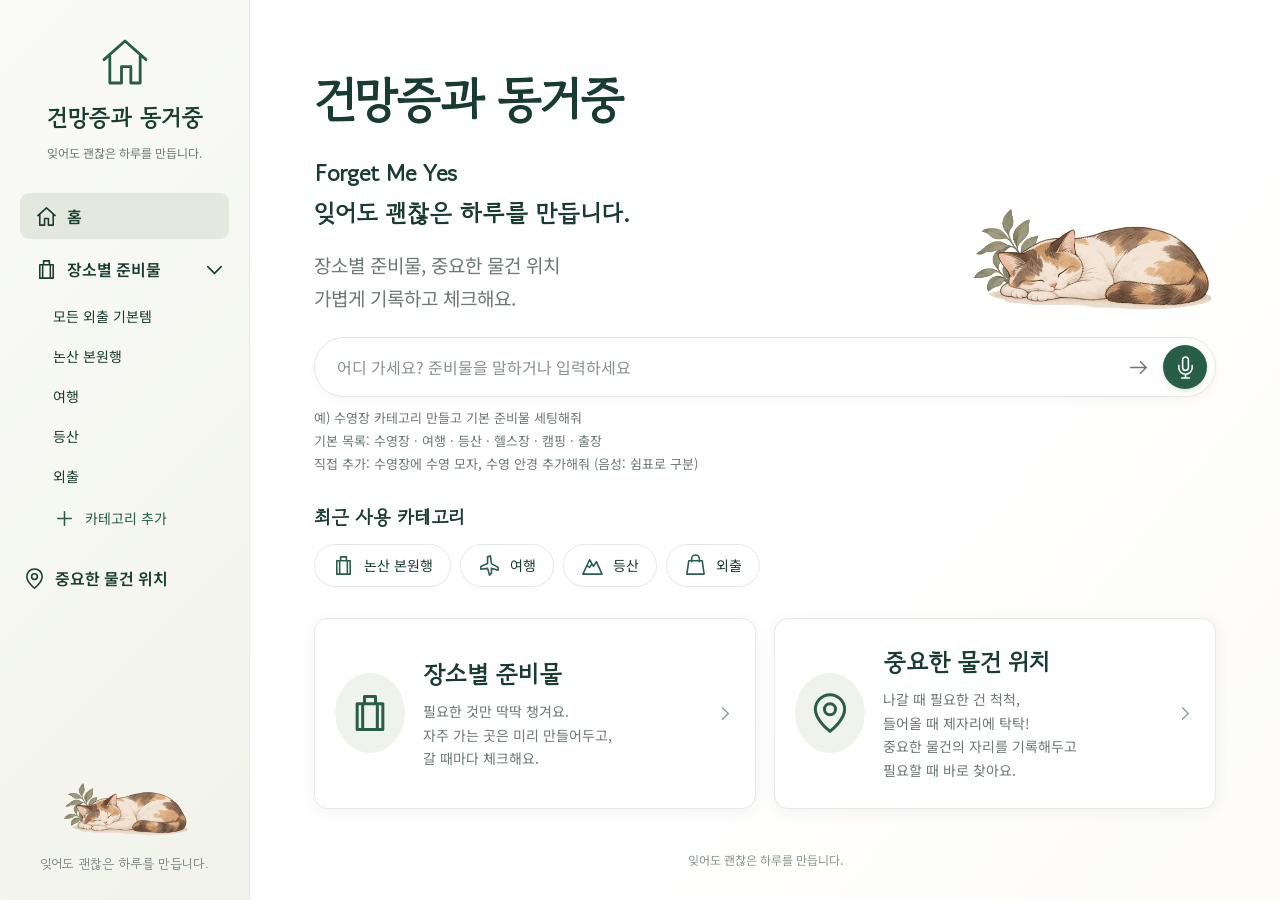
==== index.html @ ba8fd9e1 "출장 기본 준비물 자동 세팅 추가" ====
<!doctype html><html lang="ko"><head><meta charset="UTF-8"><meta name="viewport" content="width=device-width,initial-scale=1,viewport-fit=cover"><meta name="theme-color" content="#265b47"><title>건망증과 동거중</title><link rel="icon" href="assets/home.svg"><link rel="stylesheet" href="final.css?v=1"><link rel="stylesheet" href="overrides.css?v=80a4ff1"></head><body><div id="app"></div><dialog id="editor"></dialog><div id="notice" role="status" aria-live="polite"></div><script src="copy.js?v=20261009-templates6"></script><script src="model.js?v=20261009-templates6"></script><script src="final-app.js?v=20261009-templates6"></script></body></html>
---- final.css ----
@import url('https://fonts.googleapis.com/css2?family=Gowun+Dodum&family=Noto+Sans+KR:wght@400;500;600;700&display=swap');
:root{--green:#285e49;--ink:#193c32;--muted:#6d7977;--sage:#e8eee4;--line:#e7eae4;--paper:#fff;--bg:#f6f7f2;--shadow:0 3px 15px #233d2910;font-family:'Noto Sans KR',sans-serif;color:var(--ink);font-size:16px;background:var(--bg)}*{box-sizing:border-box}body{margin:0}button,input,select,textarea{font:inherit}button{cursor:pointer;display:inline-flex;align-items:center;justify-content:center;gap:9px;border:1px solid transparent;background:none;color:inherit;border-radius:9px;padding:10px 14px;line-height:1.5;min-height:42px}button:hover{background:#f0f3ec}button:focus-visible,a:focus-visible{outline:3px solid #8aab95;outline-offset:3px}button:disabled{opacity:.4;cursor:default}a{color:inherit;text-decoration:none}.icon{width:23px;height:23px;flex-shrink:0;vertical-align:middle}h1,h2,h3,p{margin-top:0}h1,h2,h3,.brand strong{font-family:'Gowun Dodum','Noto Sans KR',sans-serif}h1{font-size:36px;line-height:1.4;letter-spacing:-1.2px;margin:0;font-weight:600}h2{font-size:23px;line-height:1.55;margin:18px 0 8px}h3{font-size:19px;line-height:1.5;margin:0 0 16px}p{line-height:1.75;white-space:pre-line}small{font-size:13px;color:var(--muted)}.sidebar{position:fixed;inset:0 auto 0 0;width:250px;background:linear-gradient(135deg,#fafbf7,#f1f3eb);border-right:1px solid var(--line);padding:34px 20px 16px;display:flex;flex-direction:column;overflow-y:auto}.brand{display:flex;align-items:center;flex-direction:column;gap:10px;margin-bottom:32px}.brand img{width:56px;height:56px}.brand strong{font-size:23px}.brand small{font-size:12px}.sidebar nav>button,.nav-packing>button:first-child{width:100%;justify-content:flex-start;font-weight:600;font-size:16px}.sidebar nav .active{background:#e3eadd}.nav-packing{display:flex;align-items:center;margin-top:7px}.nav-packing>button:first-child{flex:1;min-width:0;padding-right:0}.nav-packing>button:last-child{padding:8px 2px;min-width:27px}.folded .icon{transform:rotate(-90deg)}.place-nav{margin:4px 0 16px;padding-left:18px}.place-nav[hidden]{display:none}.nav-row{position:relative;display:flex;align-items:center}.nav-row>button{width:100%;justify-content:flex-start;text-align:left;overflow-wrap:anywhere;min-height:40px;font-size:14px;padding:8px 14px}.nav-row .selected{background:var(--sage);font-weight:600}.nav-row .grip{position:absolute;left:-14px;width:18px}.grip{opacity:0;cursor:grab;display:inline-flex;width:18px;color:#94a397}.grip .icon{width:16px}.nav-row:hover .grip,.place-card:hover .grip,.item-row:hover .grip{opacity:1}.sidebar-footer{margin-top:auto;padding-top:45px;text-align:center;color:var(--muted);font-family:'Gowun Dodum',sans-serif}.sidebar-footer img{width:130px;max-height:100px;object-fit:contain}.sidebar-footer p{font-size:13px;margin:8px 0}main{margin-left:250px;padding:55px clamp(28px,5vw,80px) 20px;max-width:1500px;min-height:100dvh;background:linear-gradient(130deg,#fff 60%,#fcfbf7)}.main-footer{font-size:12px;text-align:center;color:#8b958e;padding:42px 0 10px}.hero{position:relative;display:flex;align-items:center;min-height:240px;margin:10px 0 18px}.hero h1{font-size:48px;font-weight:700;letter-spacing:-1.8px}.hero h2{white-space:pre-line;font-size:27px;margin:14px 0}.hero p{font-size:19px;color:var(--muted);margin-bottom:5px}.hero-cat{width:250px;max-width:31%;object-fit:contain;margin-left:auto;align-self:flex-end}.command-form{display:flex;align-items:center;gap:5px;border:1px solid #e5e8e2;border-radius:40px;padding:7px 8px 7px 22px;background:white;box-shadow:0 3px 9px #24382c0b;min-width:0}.command-form input{border:none;outline:none;min-width:0;flex:1;background:transparent;font-size:16px;color:var(--ink);padding:8px 0}.command-form input::placeholder{color:#88928e}.command-form:focus-within{border-color:#92ac99}.command-form .mic{background:var(--green);color:white;border-radius:50%;width:44px;height:44px;padding:10px;flex-shrink:0;box-shadow:0 2px 5px #1b432428}.command-form .listening{background:#925746}.send{padding:7px;color:var(--muted)}.input-example{font-size:13px;color:var(--muted);margin:10px 0 24px}.recent{margin-top:28px}.recent h3{margin-bottom:12px}.chips{display:flex;gap:9px;overflow-x:auto;padding-bottom:7px;align-items:center;scrollbar-width:thin}.chip{white-space:nowrap;border:1px solid var(--line);border-radius:25px;box-shadow:0 2px 5px #293d2505;background:#fff;padding:9px 17px;font-size:14px;flex-shrink:0}.chip.active{color:white;background:var(--green);border-color:var(--green)}.chip .icon{color:var(--green)}.entry-cards{display:grid;grid-template-columns:1fr 1fr;gap:18px;margin-top:24px}.entry-card{padding:25px 20px;text-align:left;align-items:center;justify-content:flex-start;border:1px solid var(--line);box-shadow:var(--shadow);border-radius:14px;background:white;gap:18px}.entry-card>span:nth-child(2){flex:1;min-width:0}.entry-card strong{display:block;font-family:'Gowun Dodum',sans-serif;font-size:24px;line-height:1.5;margin-bottom:8px}.entry-card span span{display:block;white-space:pre-line;font-size:14px;line-height:1.7;color:var(--muted)}.entry-icon{width:70px;height:80px;border-radius:50%;background:#f0f3eb;display:grid;place-items:center;flex-shrink:0}.entry-icon .icon{width:44px;height:44px;color:var(--green)}.entry-card>.icon{width:20px;color:#8ba28f}.page-head{margin:5px 0 26px}.head-title{display:flex;align-items:center;gap:15px;flex-wrap:wrap}.head-title>.icon{width:40px;height:40px;color:var(--green)}.head-title h1{flex:1}.head-title>button{margin-left:auto}.page-head h2{white-space:pre-line;font-size:21px;margin-top:20px}.page-head p{font-size:16px;color:var(--muted);margin-bottom:0}.primary{background:var(--green);border-color:var(--green);color:white;box-shadow:0 3px 8px #19463210}.primary:hover{background:#1f4d3d;color:white}.subtle{background:#edf1e8}.text{font-size:14px;color:var(--green)}.icon-button{width:40px;padding:8px;color:#718376;flex-shrink:0}.place-grid{display:grid;grid-template-columns:repeat(3,minmax(0,1fr));gap:18px}.place-card{border:1px solid var(--line);border-radius:12px;background:white;box-shadow:var(--shadow);padding:14px;min-width:0}.place-card-top{display:flex;align-items:center;position:relative}.place-card-top>.grip{position:absolute;left:-12px;top:0}.place-open{padding:5px;flex:1;justify-content:flex-start;min-width:0;text-align:left}.place-open .icon{width:29px;height:29px;color:var(--green)}.place-open strong{overflow-wrap:anywhere;font-size:16px}.card-body{width:100%;display:grid;grid-template-columns:1fr auto;text-align:left;padding:10px 5px 3px;font-size:14px}.card-body progress,.card-body small{grid-column:1/-1;width:100%}.card-body small{white-space:nowrap;overflow:hidden;text-overflow:ellipsis;min-height:20px}.card-body>.icon{width:16px}.order-tools{display:flex;justify-content:flex-end;opacity:0;height:22px}.order-tools .icon-button{min-height:22px;height:22px;width:27px;padding:1px}.place-card:hover .order-tools,.place-card:focus-within .order-tools{opacity:1}progress{display:block;appearance:none;height:6px;width:100%;border:0;border-radius:20px;overflow:hidden;background:#e3e8e3}progress::-webkit-progress-bar{background:#e3e8e3}progress::-webkit-progress-value{background:var(--green);border-radius:20px}progress::-moz-progress-bar{background:var(--green)}.back{font-size:14px;padding:0;margin-bottom:13px;color:var(--muted)}.back .icon{width:16px;transform:rotate(180deg)}.progress-top{display:flex;justify-content:space-between;align-items:center;gap:12px;margin-bottom:13px;font-size:14px}.progress-top .subtle{font-size:14px}.detail-list{margin-top:24px}.item-group{margin:0 0 26px}.group-head{display:flex;align-items:center;border-bottom:1px solid var(--line);padding-bottom:6px;gap:4px}.group-head h3{margin:0;flex:1;font-size:19px;overflow-wrap:anywhere}.group-head .text{font-size:13px;padding:7px 10px}.shared-hint{font-size:12px;color:var(--muted);margin:8px 0}.item-row{display:flex;align-items:center;min-height:59px;border-bottom:1px solid #edf0e9;gap:7px}.item-row>label{display:flex;align-items:center;gap:13px;flex:1;cursor:pointer;padding:12px 0;min-width:0}.item-row label span{overflow-wrap:anywhere}.item-row input{appearance:none;width:23px;height:23px;border:1.5px solid #9da99e;border-radius:5px;flex-shrink:0;margin:0;display:grid;place-content:center;background:white}.item-row input:checked{background:var(--green);border-color:var(--green)}.item-row input:checked:after{content:'✓';color:white;font-size:17px}.checked label span{text-decoration:line-through;color:#89958c}.row-tools{display:flex}.row-tools>[data-action="move"]{opacity:0;width:28px;padding:4px}.item-row:hover .row-tools>button,.item-row:focus-within .row-tools>button{opacity:1}.group-actions{display:flex;gap:10px;flex-wrap:wrap;margin-bottom:20px}.detail-input{margin-top:18px}.detail-input>.subtle{width:100%;margin-top:12px}.empty{white-space:pre-line;text-align:center;padding:45px 20px;line-height:1.8;color:var(--muted);font-size:15px}.empty.compact{padding:20px}.import-panel{padding:20px;background:#f7f9f3;border:1px solid var(--line);border-radius:12px;margin-bottom:20px}.import-panel h4{margin:14px 0 9px}.filter-bar{margin-bottom:18px}.location-table{margin-top:18px}.location-header,.location-row{display:grid;grid-template-columns:1.2fr 1.4fr 1fr 1.2fr .9fr 40px;gap:14px;align-items:center;border-bottom:1px solid var(--line);padding:14px 3px}.location-header{font-size:12px;color:var(--muted)}.location-row{font-size:14px;min-height:65px}.location-row>strong{display:flex;align-items:center;gap:12px;font-weight:500}.location-row span,.location-row strong{overflow-wrap:anywhere;min-width:0}.location-row .icon{color:var(--green)}.location-row>small{font-size:12px}.location-row>span{color:var(--muted)}dialog{border:1px solid var(--line);border-radius:17px;padding:30px;max-width:460px;width:calc(100% - 32px);color:var(--ink);box-shadow:0 20px 70px #14291f28;max-height:calc(100dvh - 32px);overflow-y:auto}dialog::backdrop{background:#16221c66}.modal-head{display:flex;align-items:center;gap:12px;margin-bottom:22px}.modal-head h2{margin:0;flex:1;font-size:23px}.field{display:block;font-size:14px;font-weight:500;margin:16px 0}.field input,.field select,.field textarea{display:block;width:100%;border:1px solid #dce3da;border-radius:8px;padding:12px;margin-top:7px;background:white;color:var(--ink);font-weight:400;outline-color:#8baa94}.field textarea{min-height:80px;resize:vertical}fieldset{border:0;padding:0;margin:22px 0}legend{font-size:14px;margin-bottom:12px}.icon-options,.color-options{display:flex;gap:10px;flex-wrap:wrap}.icon-options label,.color-options label{position:relative}.icon-options input,.color-options input{position:absolute;opacity:0;width:100%;height:100%;margin:0}.icon-options span{display:grid;place-items:center;width:44px;height:44px;border:1px solid var(--line);border-radius:9px;cursor:pointer}.icon-options input:checked+span{background:var(--sage);outline:2px solid var(--green)}.color-options span{display:block;width:29px;height:29px;border-radius:50%;cursor:pointer}.color-options input:checked+span:after{content:'✓';display:block;text-align:center;color:#fff;text-shadow:0 1px 3px #333;line-height:29px}.icon-options input:focus-visible+span,.color-options input:focus-visible+span{outline:2px solid var(--green);outline-offset:3px}.dialog-actions{display:flex;gap:9px;justify-content:flex-end;margin-top:28px;flex-wrap:wrap}.danger{color:#a25049;border-color:#ead4d0;margin-right:auto}.danger.solid{color:#fff;background:#a25049;margin-right:0}.confirm-message{color:var(--muted)}.all-places{display:grid;gap:9px}.all-places button{justify-content:flex-start}#notice{position:fixed;bottom:30px;left:calc(50% + 100px);transform:translateX(-50%);padding:13px 20px;background:#254b3d;color:white;border-radius:12px;z-index:100;max-width:90vw;opacity:0;pointer-events:none;font-size:14px;transition:opacity .15s}#notice.show{opacity:1}.mobile-header,.bottom-nav,.mobile-categories{display:none}
@media(min-width:1500px){main{margin-right:auto}}
@media(max-width:1150px){.sidebar{width:220px;padding:28px 14px}.brand strong{font-size:21px}main{margin-left:220px;padding:40px 28px 20px}.hero h1{font-size:40px}.hero h2{font-size:24px}.hero-cat{width:200px}.entry-card{gap:12px;padding:20px 15px}.entry-icon{width:50px;height:65px}.entry-icon .icon{width:34px;height:34px}.entry-card strong{font-size:21px}.entry-card>.icon{display:none}.place-grid{gap:12px}.location-header,.location-row{grid-template-columns:1fr 1.2fr 1fr 1fr 35px}.location-header>span:nth-child(5),.location-row>small{display:none}}
@media(max-width:760px){.sidebar{display:none}.mobile-header{display:flex;align-items:center;gap:8px;justify-content:center;min-height:65px;background:#fff;border-bottom:1px solid #f1f2ec;font-family:'Gowun Dodum',sans-serif}.mobile-header img{width:30px;height:30px}.mobile-header strong{font-size:18px}main{margin:0;padding:22px 20px calc(90px + env(safe-area-inset-bottom));min-height:calc(100dvh - 65px);width:100%}h1{font-size:29px;letter-spacing:-1px}.hero{margin:3px 0 18px;min-height:250px;align-items:flex-start;display:block}.hero h1{font-size:32px}.hero h2{font-size:23px;line-height:1.5;margin:13px 0}.hero p{font-size:15px;max-width:240px}.hero-cat{position:absolute;right:-5px;bottom:-6px;width:140px;max-width:42%;opacity:.95}.command-form{padding:6px 6px 6px 14px}.command-form input{font-size:14px;min-height:42px}.command-form .mic{width:44px;height:44px}.send{width:30px;padding:3px}.input-example{font-size:12px;line-height:1.6;margin-bottom:22px}.recent{margin-top:24px}.recent h3{font-size:17px}.chips{gap:7px}.chip{padding:8px 13px;font-size:13px;min-height:42px}.entry-cards{grid-template-columns:1fr;gap:12px;margin-top:15px}.entry-card{padding:18px;gap:16px}.entry-card strong{font-size:22px;margin-bottom:4px}.entry-card span span{font-size:13px;line-height:1.65}.entry-card>.icon{display:block}.entry-icon{width:58px;height:65px}.main-footer{padding-top:30px;font-size:11px}.bottom-nav{display:flex;position:fixed;bottom:0;left:0;right:0;background:#fffffffa;border-top:1px solid var(--line);padding:6px 12px calc(6px + env(safe-area-inset-bottom));z-index:20;backdrop-filter:blur(8px);min-height:70px;justify-content:space-around}.bottom-nav button{display:flex;flex-direction:column;gap:3px;min-width:80px;border-radius:8px;font-size:11px;color:#8a968c;padding:6px 13px}.bottom-nav .active{color:var(--green);background:#edf2e9}.bottom-nav .icon{width:23px;height:23px}.page-head{margin:0 0 20px}.head-title{gap:9px}.head-title>.icon{width:30px;height:30px}.head-title>button{font-size:12px;padding:9px;min-height:42px}.head-title>button>.icon{width:18px}.head-title h1{font-size:26px}.page-head h2{font-size:19px;margin:18px 0 8px}.page-head p{font-size:14px}.mobile-categories{display:flex;gap:7px;align-items:center;margin-bottom:18px;min-width:0}.mobile-categories>.chips{flex:1;min-width:0}.mobile-categories>button{padding:7px;flex-shrink:0}.place-grid{grid-template-columns:1fr;gap:0}.place-card{border:none;border-bottom:1px solid var(--line);border-radius:0;box-shadow:none;padding:13px 0;display:grid;grid-template-columns:1fr 90px;align-items:center}.place-card-top{min-width:0}.place-open strong{font-size:17px}.place-open .icon{width:30px;height:30px}.place-card-top>.icon-button{width:35px}.card-body{padding:7px 0;font-size:12px;gap:6px}.card-body small{display:none}.order-tools{grid-column:1/-1;height:24px;opacity:1}.order-tools .icon-button{width:33px}.progress-top{font-size:13px}.progress-top .subtle{font-size:12px;padding:9px}.detail-list{margin-top:20px}.item-row{gap:0;min-height:60px}.item-row>.grip{display:none}.item-row label{gap:12px;font-size:16px}.item-row input{width:25px;height:25px}.row-tools>[data-action="move"]{opacity:1;width:27px}.row-tools .icon-button{padding:5px;width:33px;min-height:44px}.row-tools .icon{width:18px}.group-head{flex-wrap:wrap}.group-head h3{font-size:18px}.group-head .text{font-size:12px;padding:8px}.group-actions{gap:7px}.group-actions button{font-size:13px;padding:10px}.detail-input{margin-top:22px}.location-header{display:none}.location-row{grid-template-columns:1fr 42px;gap:3px;padding:14px 0;position:relative}.location-row>strong{grid-column:1;font-size:16px}.location-row .object-position{grid-column:1;padding-left:35px;font-size:14px}.location-row>.object-category{grid-column:1;font-size:12px;padding-left:35px;color:#91a087}.location-row>.object-memo{grid-column:1;padding-left:35px;font-size:12px}.location-row>button{grid-column:2;grid-row:1/4}.location-row .object-memo:empty{display:none}.filter-bar{margin-bottom:16px}dialog{padding:22px;max-height:calc(100dvh - 28px)}.dialog-actions button{min-height:45px}.modal-head h2{font-size:22px}#notice{left:50%;bottom:calc(83px + env(safe-area-inset-bottom));width:max-content;max-width:calc(100vw - 32px)}.back{font-size:13px}}
@media(prefers-reduced-motion:reduce){*{transition:none!important;scroll-behavior:auto!important}}
.place-open .icon{color:var(--category-color,var(--green))}
@media(min-width:761px) and (max-width:1000px){.place-grid{grid-template-columns:repeat(2,minmax(0,1fr))}.entry-cards{grid-template-columns:1fr}.hero-cat{width:150px}.hero h1{font-size:35px}}
@media(max-width:360px){.head-title h1{font-size:23px}.head-title>button{margin-left:0}.hero h1{font-size:29px}.row-tools>[data-action="move"]{width:24px}}
---- overrides.css ----
.place-nav>button[data-action="common"]{justify-content:flex-start;text-align:left;font-size:14px;font-weight:400;padding:8px 14px;min-height:40px}
.place-nav>button[data-action="common"] .icon{display:none}
.location-header,.location-row{grid-template-columns:1.8fr 1.6fr .7fr .9fr .4fr 70px;column-gap:10px}
.location-row>button[data-action="delete-object"],.location-row>button[data-action="edit-object"]{margin-left:0}
.hide-common-button{position:relative}.hide-common-button::before{content:none}
.eye-note{color:#718b7b;font-size:13px}.item-row.hidden-common{opacity:.48;background:#f5f6f2}.item-row.hidden-common label span{text-decoration:line-through;color:#89958c}.item-row.hidden-common input{cursor:not-allowed}
.shared-hint{display:flex;justify-content:space-between;align-items:center;gap:12px}.shared-hint::after{content:none}
.location-row>button[data-action="delete-object"]{grid-column:6;grid-row:1/4;justify-self:start}.location-row>button[data-action="edit-object"]{grid-column:6;grid-row:1/4;justify-self:end}
@media(max-width:760px){.location-row{grid-template-columns:1fr 42px 42px}.location-row>button{grid-row:1/4}.location-row>button[data-action="delete-object"]{grid-column:2}.location-row>button[data-action="edit-object"]{grid-column:3}}

.shared-hint-action{display:inline-flex;align-items:center;justify-self:end;gap:5px;color:#8a968c;font-size:12px;white-space:nowrap}.shared-hint-action .icon{width:15px;height:15px;opacity:.9}

.hero .hero-brand-message{display:flex;flex-direction:column;gap:3px;font-family:'Gowun Dodum','Noto Sans KR',sans-serif;font-size:24px;font-weight:600;line-height:1.55;color:var(--ink);margin:22px 0 16px;max-width:100%;letter-spacing:0}
.hero-brand-message span{display:block}

@media(max-width:760px){
 main{padding:26px 20px calc(94px + env(safe-area-inset-bottom))}
 .mobile-header{min-height:60px;background:#fafbf8}
 .hero{display:grid;grid-template-columns:minmax(0,1fr) 78px;gap:8px;min-height:0;margin:4px 0 26px;align-items:end}
 .hero>div{min-width:0;grid-column:1/-1}
 .hero h1{font-size:clamp(27px,7.8vw,32px);line-height:1.4;letter-spacing:-1.2px}
 .hero h2{font-size:17px;font-weight:400;line-height:1.6;margin:6px 0 14px;max-width:100%;letter-spacing:-.3px}
 .hero p:not(.hero-brand-message){font-size:14px;line-height:1.75;max-width:calc(100% - 78px);margin-bottom:0}
 .hero .hero-brand-message{font-size:19px;font-weight:600;line-height:1.55;gap:3px;margin:20px 0 16px;max-width:100%;letter-spacing:-.2px}
 .hero-cat{position:static;grid-column:2;width:78px;max-width:100%;margin:-70px 0 0;opacity:.95;align-self:end;pointer-events:none}
 .command-form{border-radius:18px;padding:6px 7px 6px 14px;box-shadow:0 4px 16px #233d2908}
 .command-form input{font-size:14px;min-height:42px}
 .input-example{font-size:11px;line-height:1.8;margin:10px 2px 24px}
 .recent{margin-top:26px}.recent h3{font-size:16px;margin-bottom:10px}
 .chips{gap:8px}.chip{font-size:12px;border-radius:12px;padding:8px 12px;background:#f2f5ed}
 .entry-cards{gap:12px;margin-top:20px}
 .entry-card{padding:18px 15px;gap:12px;border-radius:18px;box-shadow:0 4px 16px #233d2905}
 .entry-icon{width:40px;height:46px;flex-shrink:0}.entry-icon .icon{width:28px;height:28px}
 .entry-card strong{font-size:20px;margin-bottom:5px}.entry-card span span{font-size:12px;line-height:1.7}
 .entry-card>.icon{width:16px}
 .main-footer{font-size:10px;padding-top:28px}
}
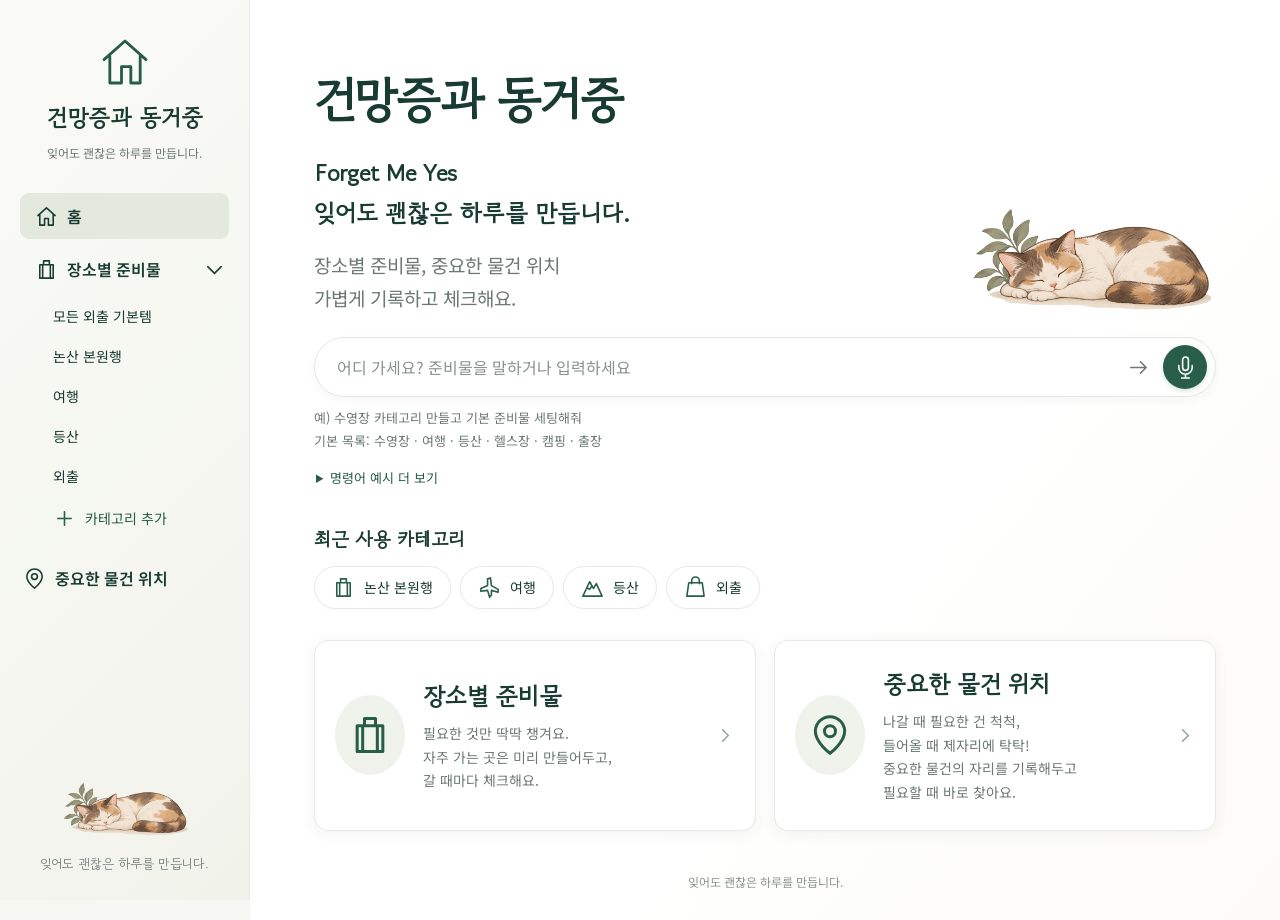
==== commit b19dc6c2: "추가 수정 삭제 명령 예시를 접이식 안내로 정리" ====
--- a/index.html
+++ b/index.html
@@ -1 +1 @@
-<!doctype html><html lang="ko"><head><meta charset="UTF-8"><meta name="viewport" content="width=device-width,initial-scale=1,viewport-fit=cover"><meta name="theme-color" content="#265b47"><title>건망증과 동거중</title><link rel="icon" href="assets/home.svg"><link rel="stylesheet" href="final.css?v=1"><link rel="stylesheet" href="overrides.css?v=80a4ff1"></head><body><div id="app"></div><dialog id="editor"></dialog><div id="notice" role="status" aria-live="polite"></div><script src="copy.js?v=20261009-templates6"></script><script src="model.js?v=20261009-templates6"></script><script src="final-app.js?v=20261009-templates6"></script></body></html>
+<!doctype html><html lang="ko"><head><meta charset="UTF-8"><meta name="viewport" content="width=device-width,initial-scale=1,viewport-fit=cover"><meta name="theme-color" content="#265b47"><title>건망증과 동거중</title><link rel="icon" href="assets/home.svg"><link rel="stylesheet" href="final.css?v=1"><link rel="stylesheet" href="overrides.css?v=20261009-examples"></head><body><div id="app"></div><dialog id="editor"></dialog><div id="notice" role="status" aria-live="polite"></div><script src="copy.js?v=20261009-examples"></script><script src="model.js?v=20261009-examples"></script><script src="final-app.js?v=20261009-examples"></script></body></html>
--- a/overrides.css
+++ b/overrides.css
@@ -12,6 +12,15 @@
 
 .hero .hero-brand-message{display:flex;flex-direction:column;gap:3px;font-family:'Gowun Dodum','Noto Sans KR',sans-serif;font-size:24px;font-weight:600;line-height:1.55;color:var(--ink);margin:22px 0 16px;max-width:100%;letter-spacing:0}
 .hero-brand-message span{display:block}
+.home-input-example{margin-bottom:6px}
+.command-examples{margin:0 2px 24px;color:var(--muted);font-size:13px;line-height:1.75}
+.command-examples summary{cursor:pointer;width:fit-content;padding:8px 0;color:var(--green)}
+.command-examples summary:focus-visible{outline:3px solid #8aab95;outline-offset:3px;border-radius:4px}
+.command-examples-body{margin-top:6px;padding:14px 16px;background:#f5f7f1;border:1px solid var(--line);border-radius:12px}
+.command-examples-body p{margin:0 0 12px}.command-examples-body p:last-child{margin-bottom:0}
+.command-examples-body strong,.command-examples-body span{display:block}.command-examples-body strong{font-weight:500;color:var(--ink)}
+.command-examples-body .command-hint{font-size:12px}
+@media(max-width:760px){.home-input-example{margin-bottom:4px}.command-examples{font-size:12px}.command-examples summary{min-height:44px;display:list-item;padding:10px 0}}
 
 @media(max-width:760px){
  main{padding:26px 20px calc(94px + env(safe-area-inset-bottom))}
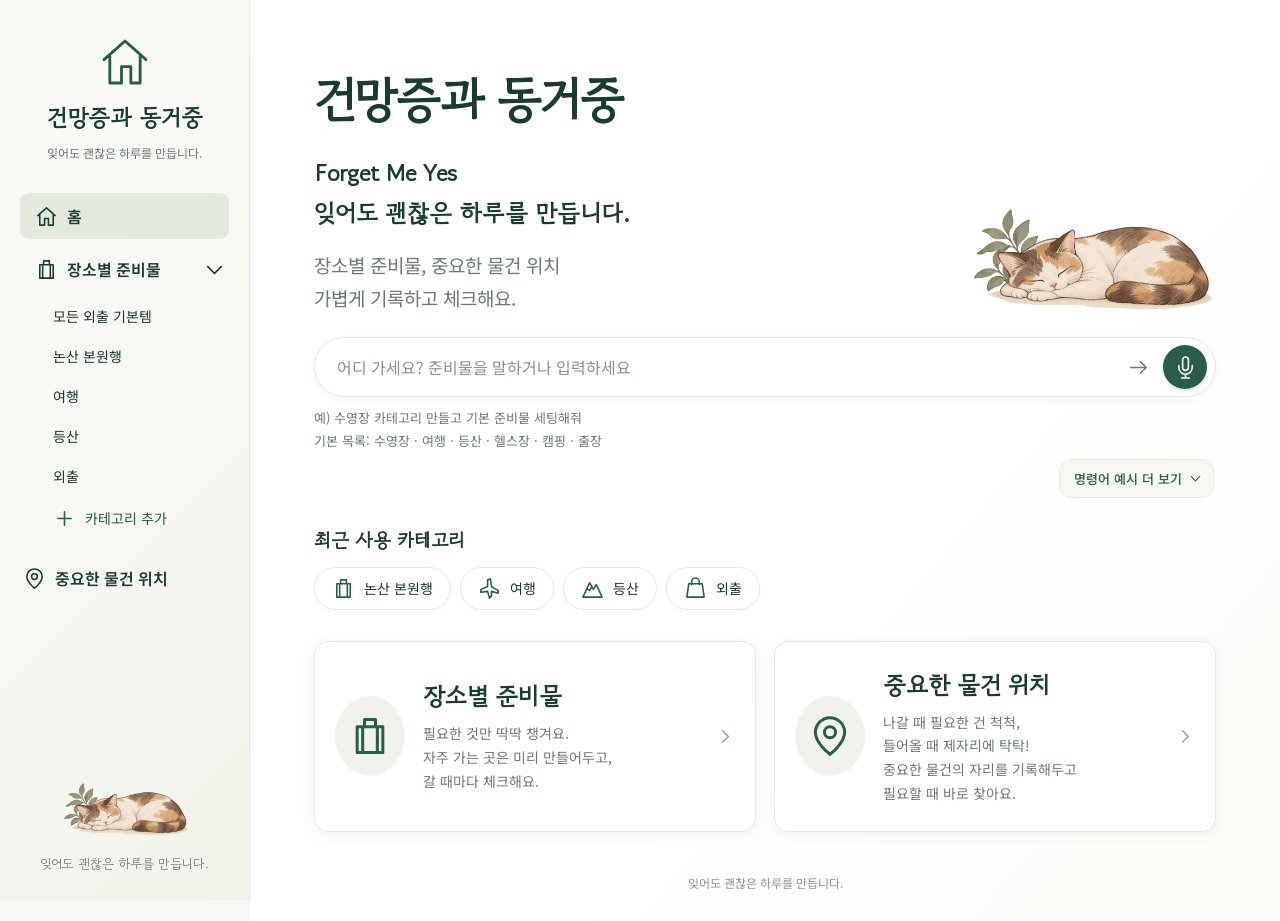
==== commit 3bcfc36a: "명령어 예시 펼치기를 우측 정렬 버튼으로 정돈" ====
--- a/index.html
+++ b/index.html
@@ -1 +1 @@
-<!doctype html><html lang="ko"><head><meta charset="UTF-8"><meta name="viewport" content="width=device-width,initial-scale=1,viewport-fit=cover"><meta name="theme-color" content="#265b47"><title>건망증과 동거중</title><link rel="icon" href="assets/home.svg"><link rel="stylesheet" href="final.css?v=1"><link rel="stylesheet" href="overrides.css?v=20261009-examples"></head><body><div id="app"></div><dialog id="editor"></dialog><div id="notice" role="status" aria-live="polite"></div><script src="copy.js?v=20261009-examples"></script><script src="model.js?v=20261009-examples"></script><script src="final-app.js?v=20261009-examples"></script></body></html>
+<!doctype html><html lang="ko"><head><meta charset="UTF-8"><meta name="viewport" content="width=device-width,initial-scale=1,viewport-fit=cover"><meta name="theme-color" content="#265b47"><title>건망증과 동거중</title><link rel="icon" href="assets/home.svg"><link rel="stylesheet" href="final.css?v=1"><link rel="stylesheet" href="overrides.css?v=20261009-example-button"></head><body><div id="app"></div><dialog id="editor"></dialog><div id="notice" role="status" aria-live="polite"></div><script src="copy.js?v=20261009-examples"></script><script src="model.js?v=20261009-examples"></script><script src="final-app.js?v=20261009-examples"></script></body></html>
--- a/overrides.css
+++ b/overrides.css
@@ -14,13 +14,17 @@
 .hero-brand-message span{display:block}
 .home-input-example{margin-bottom:6px}
 .command-examples{margin:0 2px 24px;color:var(--muted);font-size:13px;line-height:1.75}
-.command-examples summary{cursor:pointer;width:fit-content;padding:8px 0;color:var(--green)}
+.command-examples summary{cursor:pointer;display:flex;align-items:center;justify-content:center;gap:10px;width:fit-content;max-width:100%;margin-left:auto;padding:9px 14px;color:var(--green);background:#f5f7f1;border:1px solid var(--line);border-radius:12px;font-weight:500;line-height:1.5;list-style:none;transition:background .15s,border-color .15s}
+.command-examples summary::-webkit-details-marker{display:none}
+.command-examples summary::after{content:'';width:6px;height:6px;border-right:1.5px solid currentColor;border-bottom:1.5px solid currentColor;transform:rotate(45deg);margin-top:-3px;transition:transform .15s}
+.command-examples[open] summary::after{transform:rotate(225deg);margin-top:3px}
+.command-examples summary:hover{background:#edf2e8;border-color:#b6c8b9}
 .command-examples summary:focus-visible{outline:3px solid #8aab95;outline-offset:3px;border-radius:4px}
 .command-examples-body{margin-top:6px;padding:14px 16px;background:#f5f7f1;border:1px solid var(--line);border-radius:12px}
 .command-examples-body p{margin:0 0 12px}.command-examples-body p:last-child{margin-bottom:0}
 .command-examples-body strong,.command-examples-body span{display:block}.command-examples-body strong{font-weight:500;color:var(--ink)}
 .command-examples-body .command-hint{font-size:12px}
-@media(max-width:760px){.home-input-example{margin-bottom:4px}.command-examples{font-size:12px}.command-examples summary{min-height:44px;display:list-item;padding:10px 0}}
+@media(max-width:760px){.command-examples{font-size:12px}.command-examples summary{min-height:44px;padding:10px 14px}}
 
 @media(max-width:760px){
  main{padding:26px 20px calc(94px + env(safe-area-inset-bottom))}
@@ -35,6 +39,7 @@
  .command-form{border-radius:18px;padding:6px 7px 6px 14px;box-shadow:0 4px 16px #233d2908}
  .command-form input{font-size:14px;min-height:42px}
  .input-example{font-size:11px;line-height:1.8;margin:10px 2px 24px}
+ .home-input-example{margin-bottom:8px}
  .recent{margin-top:26px}.recent h3{font-size:16px;margin-bottom:10px}
  .chips{gap:8px}.chip{font-size:12px;border-radius:12px;padding:8px 12px;background:#f2f5ed}
  .entry-cards{gap:12px;margin-top:20px}
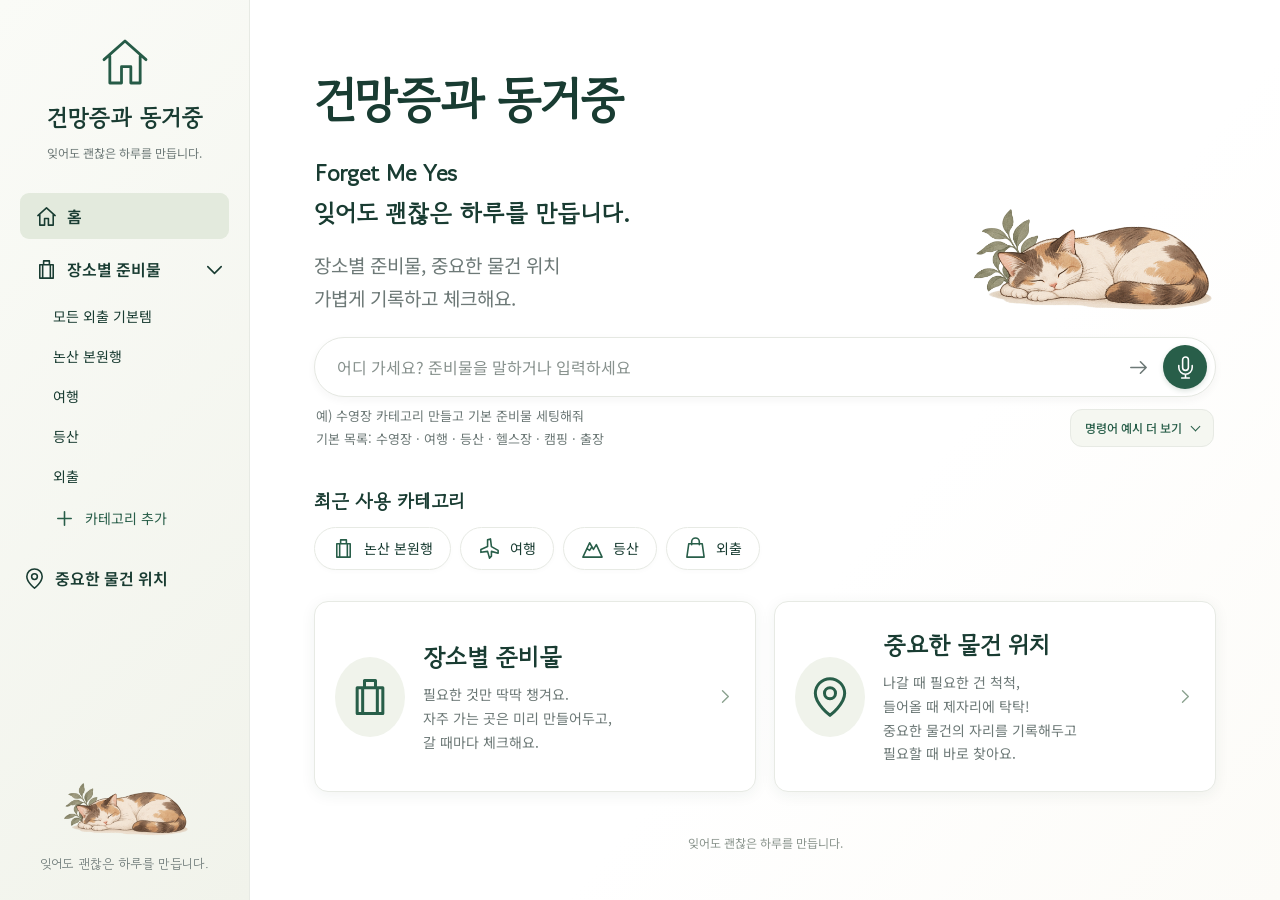
==== commit e040601a: "안내와 예시 버튼을 묶고 펼침 내용을 아래에 배치" ====
--- a/index.html
+++ b/index.html
@@ -1 +1 @@
-<!doctype html><html lang="ko"><head><meta charset="UTF-8"><meta name="viewport" content="width=device-width,initial-scale=1,viewport-fit=cover"><meta name="theme-color" content="#265b47"><title>건망증과 동거중</title><link rel="icon" href="assets/home.svg"><link rel="stylesheet" href="final.css?v=1"><link rel="stylesheet" href="overrides.css?v=20261009-example-button"></head><body><div id="app"></div><dialog id="editor"></dialog><div id="notice" role="status" aria-live="polite"></div><script src="copy.js?v=20261009-examples"></script><script src="model.js?v=20261009-examples"></script><script src="final-app.js?v=20261009-examples"></script></body></html>
+<!doctype html><html lang="ko"><head><meta charset="UTF-8"><meta name="viewport" content="width=device-width,initial-scale=1,viewport-fit=cover"><meta name="theme-color" content="#265b47"><title>건망증과 동거중</title><link rel="icon" href="assets/home.svg"><link rel="stylesheet" href="final.css?v=1"><link rel="stylesheet" href="overrides.css?v=20261009-guide-layout"></head><body><div id="app"></div><dialog id="editor"></dialog><div id="notice" role="status" aria-live="polite"></div><script src="copy.js?v=20261009-examples"></script><script src="model.js?v=20261009-examples"></script><script src="final-app.js?v=20261009-guide-layout"></script></body></html>
--- a/overrides.css
+++ b/overrides.css
@@ -13,6 +13,14 @@
 .hero .hero-brand-message{display:flex;flex-direction:column;gap:3px;font-family:'Gowun Dodum','Noto Sans KR',sans-serif;font-size:24px;font-weight:600;line-height:1.55;color:var(--ink);margin:22px 0 16px;max-width:100%;letter-spacing:0}
 .hero-brand-message span{display:block}
 .home-input-example{margin-bottom:6px}
+.command-guide{display:grid;grid-template-columns:minmax(0,1fr) auto;gap:8px 16px;align-items:center;margin:8px 2px 24px}
+.command-guide .home-input-example{margin:0}
+.command-guide .command-examples{display:contents}
+.command-guide .command-examples summary{grid-column:2;grid-row:1;font-size:12px}
+.command-guide .command-examples-body{grid-column:1/-1;margin-top:0;color:var(--muted);font-size:13px;line-height:1.75}
+.command-guide .command-examples:not([open]) .command-examples-body{display:none}
+.command-guide .command-examples-body{min-width:0;overflow-wrap:anywhere}
+@media(max-width:960px){.command-guide{grid-template-columns:minmax(0,1fr)}.command-guide .command-examples summary{grid-column:1;grid-row:2;justify-self:end}.command-guide .home-input-example{margin:0}}
 .command-examples{margin:0 2px 24px;color:var(--muted);font-size:13px;line-height:1.75}
 .command-examples summary{cursor:pointer;display:flex;align-items:center;justify-content:center;gap:10px;width:fit-content;max-width:100%;margin-left:auto;padding:9px 14px;color:var(--green);background:#f5f7f1;border:1px solid var(--line);border-radius:12px;font-weight:500;line-height:1.5;list-style:none;transition:background .15s,border-color .15s}
 .command-examples summary::-webkit-details-marker{display:none}
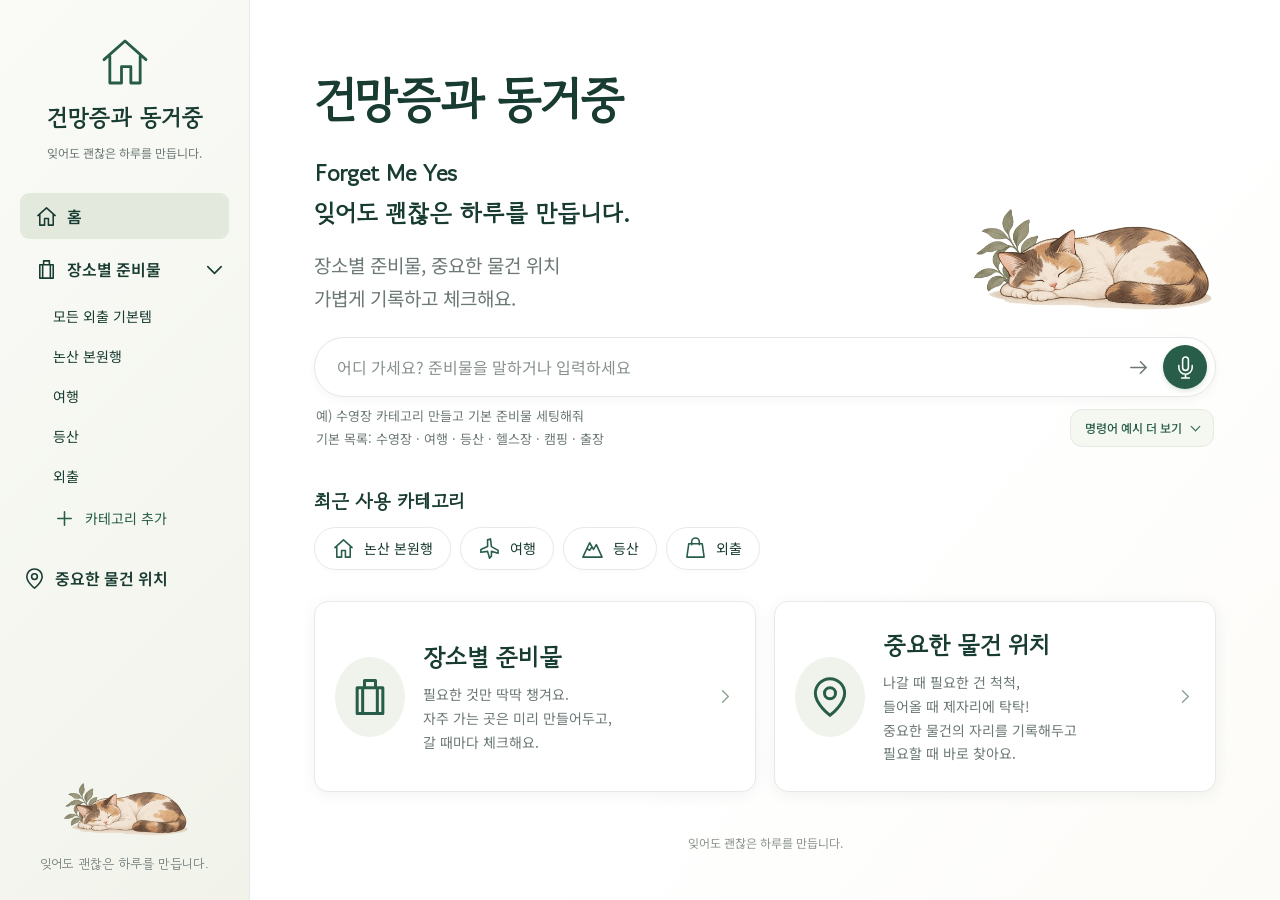
==== commit 3f4f6db3: "논산 본원행 기본 아이콘을 집으로 변경" ====
--- a/index.html
+++ b/index.html
@@ -1 +1 @@
-<!doctype html><html lang="ko"><head><meta charset="UTF-8"><meta name="viewport" content="width=device-width,initial-scale=1,viewport-fit=cover"><meta name="theme-color" content="#265b47"><title>건망증과 동거중</title><link rel="icon" href="assets/home.svg"><link rel="stylesheet" href="final.css?v=1"><link rel="stylesheet" href="overrides.css?v=20261009-guide-layout"></head><body><div id="app"></div><dialog id="editor"></dialog><div id="notice" role="status" aria-live="polite"></div><script src="copy.js?v=20261009-examples"></script><script src="model.js?v=20261009-examples"></script><script src="final-app.js?v=20261009-guide-layout"></script></body></html>
+<!doctype html><html lang="ko"><head><meta charset="UTF-8"><meta name="viewport" content="width=device-width,initial-scale=1,viewport-fit=cover"><meta name="theme-color" content="#265b47"><title>건망증과 동거중</title><link rel="icon" href="assets/home.svg"><link rel="stylesheet" href="final.css?v=1"><link rel="stylesheet" href="overrides.css?v=20261009-guide-edge"></head><body><div id="app"></div><dialog id="editor"></dialog><div id="notice" role="status" aria-live="polite"></div><script src="copy.js?v=20261009-check-hint"></script><script src="model.js?v=20261009-bon-home"></script><script src="final-app.js?v=20261009-check-hint"></script></body></html>
--- a/overrides.css
+++ b/overrides.css
@@ -20,7 +20,8 @@
 .command-guide .command-examples-body{grid-column:1/-1;margin-top:0;color:var(--muted);font-size:13px;line-height:1.75}
 .command-guide .command-examples:not([open]) .command-examples-body{display:none}
 .command-guide .command-examples-body{min-width:0;overflow-wrap:anywhere}
-@media(max-width:960px){.command-guide{grid-template-columns:minmax(0,1fr)}.command-guide .command-examples summary{grid-column:1;grid-row:2;justify-self:end}.command-guide .home-input-example{margin:0}}
+@media(min-width:761px){.command-guide .command-examples::details-content{display:contents}.command-guide .command-examples-body{grid-column:1/-1;width:100%;box-sizing:border-box}}
+@media(max-width:760px){.command-guide{grid-template-columns:minmax(0,1fr)}.command-guide .command-examples summary{grid-column:1;grid-row:2;justify-self:end}.command-guide .home-input-example{margin:0}}
 .command-examples{margin:0 2px 24px;color:var(--muted);font-size:13px;line-height:1.75}
 .command-examples summary{cursor:pointer;display:flex;align-items:center;justify-content:center;gap:10px;width:fit-content;max-width:100%;margin-left:auto;padding:9px 14px;color:var(--green);background:#f5f7f1;border:1px solid var(--line);border-radius:12px;font-weight:500;line-height:1.5;list-style:none;transition:background .15s,border-color .15s}
 .command-examples summary::-webkit-details-marker{display:none}
